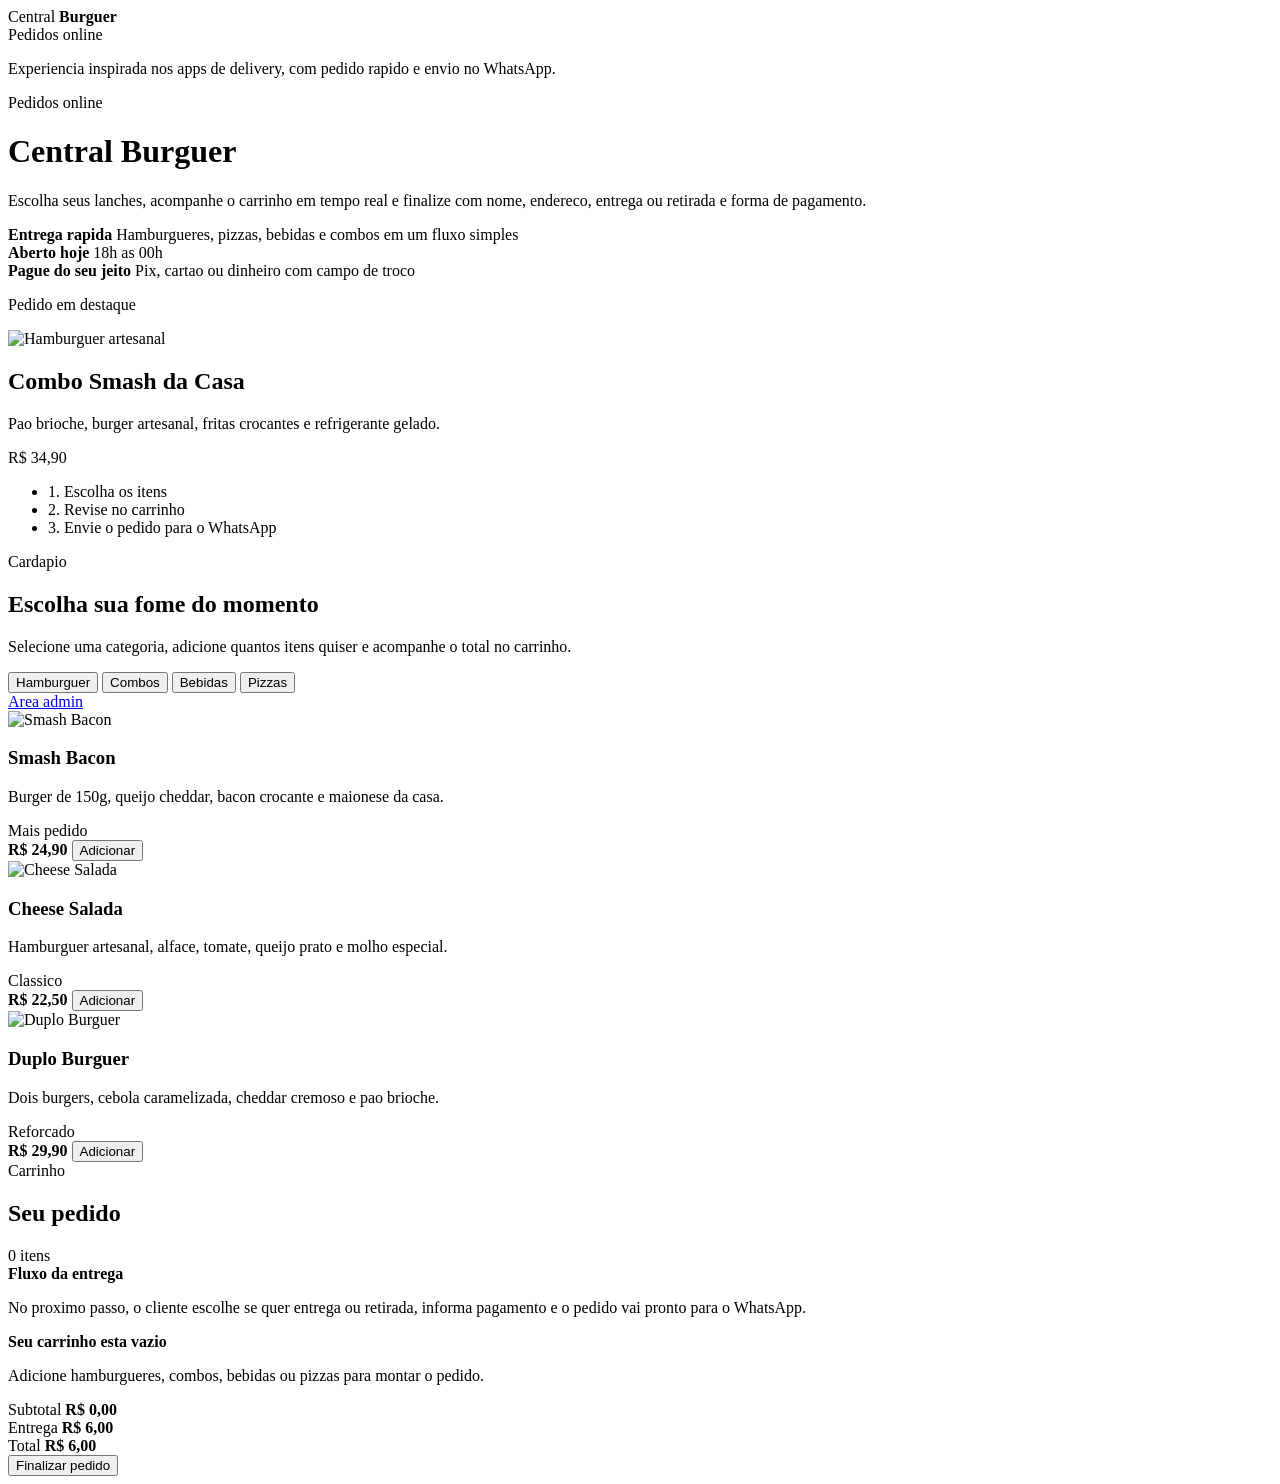
==== index.html @ f77dc744 "Add files via upload" ====
<!DOCTYPE html>
<html lang="pt-BR">
<head>
  <meta charset="UTF-8" />
  <meta name="viewport" content="width=device-width, initial-scale=1.0" />
  <title>Central Burguer</title>
  <link rel="stylesheet" href="style/style.css?v=2" />
</head>
<body>
  <div class="page-shell">
    <header class="hero">
      <div class="hero__overlay"></div>
      <div class="hero__content">
        <div class="hero__copy">
          <div class="brand-badge brand-badge--hero" aria-label="Logo Central Burguer">
            <div class="brand-badge__mark">
              <span>Central</span>
              <strong>Burguer</strong>
            </div>
            <div class="brand-badge__meta">
              <span class="tag">Pedidos online</span>
              <p>Experiencia inspirada nos apps de delivery, com pedido rapido e envio no WhatsApp.</p>
            </div>
          </div>
          <span class="tag">Pedidos online</span>
          <h1>Central Burguer</h1>
          <p>Escolha seus lanches, acompanhe o carrinho em tempo real e finalize com nome, endereco, entrega ou retirada e forma de pagamento.</p>
          <div class="hero__meta">
            <div>
              <strong>Entrega rapida</strong>
              <span>Hamburgueres, pizzas, bebidas e combos em um fluxo simples</span>
            </div>
            <div>
              <strong>Aberto hoje</strong>
              <span>18h as 00h</span>
            </div>
            <div>
              <strong>Pague do seu jeito</strong>
              <span>Pix, cartao ou dinheiro com campo de troco</span>
            </div>
          </div>
        </div>
        <div class="hero__card">
          <p class="hero__card-label">Pedido em destaque</p>
          <img src="assets/hamb-1.png" alt="Hamburguer artesanal" class="hero__image" />
          <h2>Combo Smash da Casa</h2>
          <p>Pao brioche, burger artesanal, fritas crocantes e refrigerante gelado.</p>
          <span class="hero__price">R$ 34,90</span>
          <ul class="hero__steps" aria-label="Etapas do pedido">
            <li>1. Escolha os itens</li>
            <li>2. Revise no carrinho</li>
            <li>3. Envie o pedido para o WhatsApp</li>
          </ul>
        </div>
      </div>
    </header>

    <main class="layout">
      <section class="menu-panel">
        <div class="section-heading">
          <div>
            <span class="eyebrow">Cardapio</span>
            <h2>Escolha sua fome do momento</h2>
          </div>
          <p>Selecione uma categoria, adicione quantos itens quiser e acompanhe o total no carrinho.</p>
        </div>

        <div class="menu-toolbar">
          <nav class="category-tabs" id="category-tabs" aria-label="Categorias do cardapio"></nav>
          <a class="secondary-button" href="admin.html">Area admin</a>
        </div>
        <div class="menu-grid" id="menu-grid"></div>
      </section>

      <aside class="cart-panel">
        <div class="cart-panel__header">
          <div>
            <span class="eyebrow">Carrinho</span>
            <h2>Seu pedido</h2>
          </div>
          <span class="cart-badge" id="cart-count">0 itens</span>
        </div>

        <div class="cart-flow-note">
          <strong>Fluxo da entrega</strong>
          <p>No proximo passo, o cliente escolhe se quer entrega ou retirada, informa pagamento e o pedido vai pronto para o WhatsApp.</p>
        </div>

        <div class="cart-items" id="cart-items">
          <div class="empty-cart">
            <strong>Seu carrinho esta vazio</strong>
            <p>Adicione hamburgueres, combos, bebidas ou pizzas para montar o pedido.</p>
          </div>
        </div>

        <div class="cart-summary">
          <div class="summary-row">
            <span>Subtotal</span>
            <strong id="subtotal">R$ 0,00</strong>
          </div>
          <div class="summary-row">
            <span>Entrega</span>
            <strong id="delivery">R$ 6,00</strong>
          </div>
          <div class="summary-row summary-row--total">
            <span>Total</span>
            <strong id="total">R$ 6,00</strong>
          </div>
          <button class="checkout-button" id="checkout-button" type="button">Finalizar pedido</button>
        </div>
      </aside>
    </main>
  </div>

  <script src="menu-data.js"></script>
  <script src="app.js"></script>
</body>
</html>
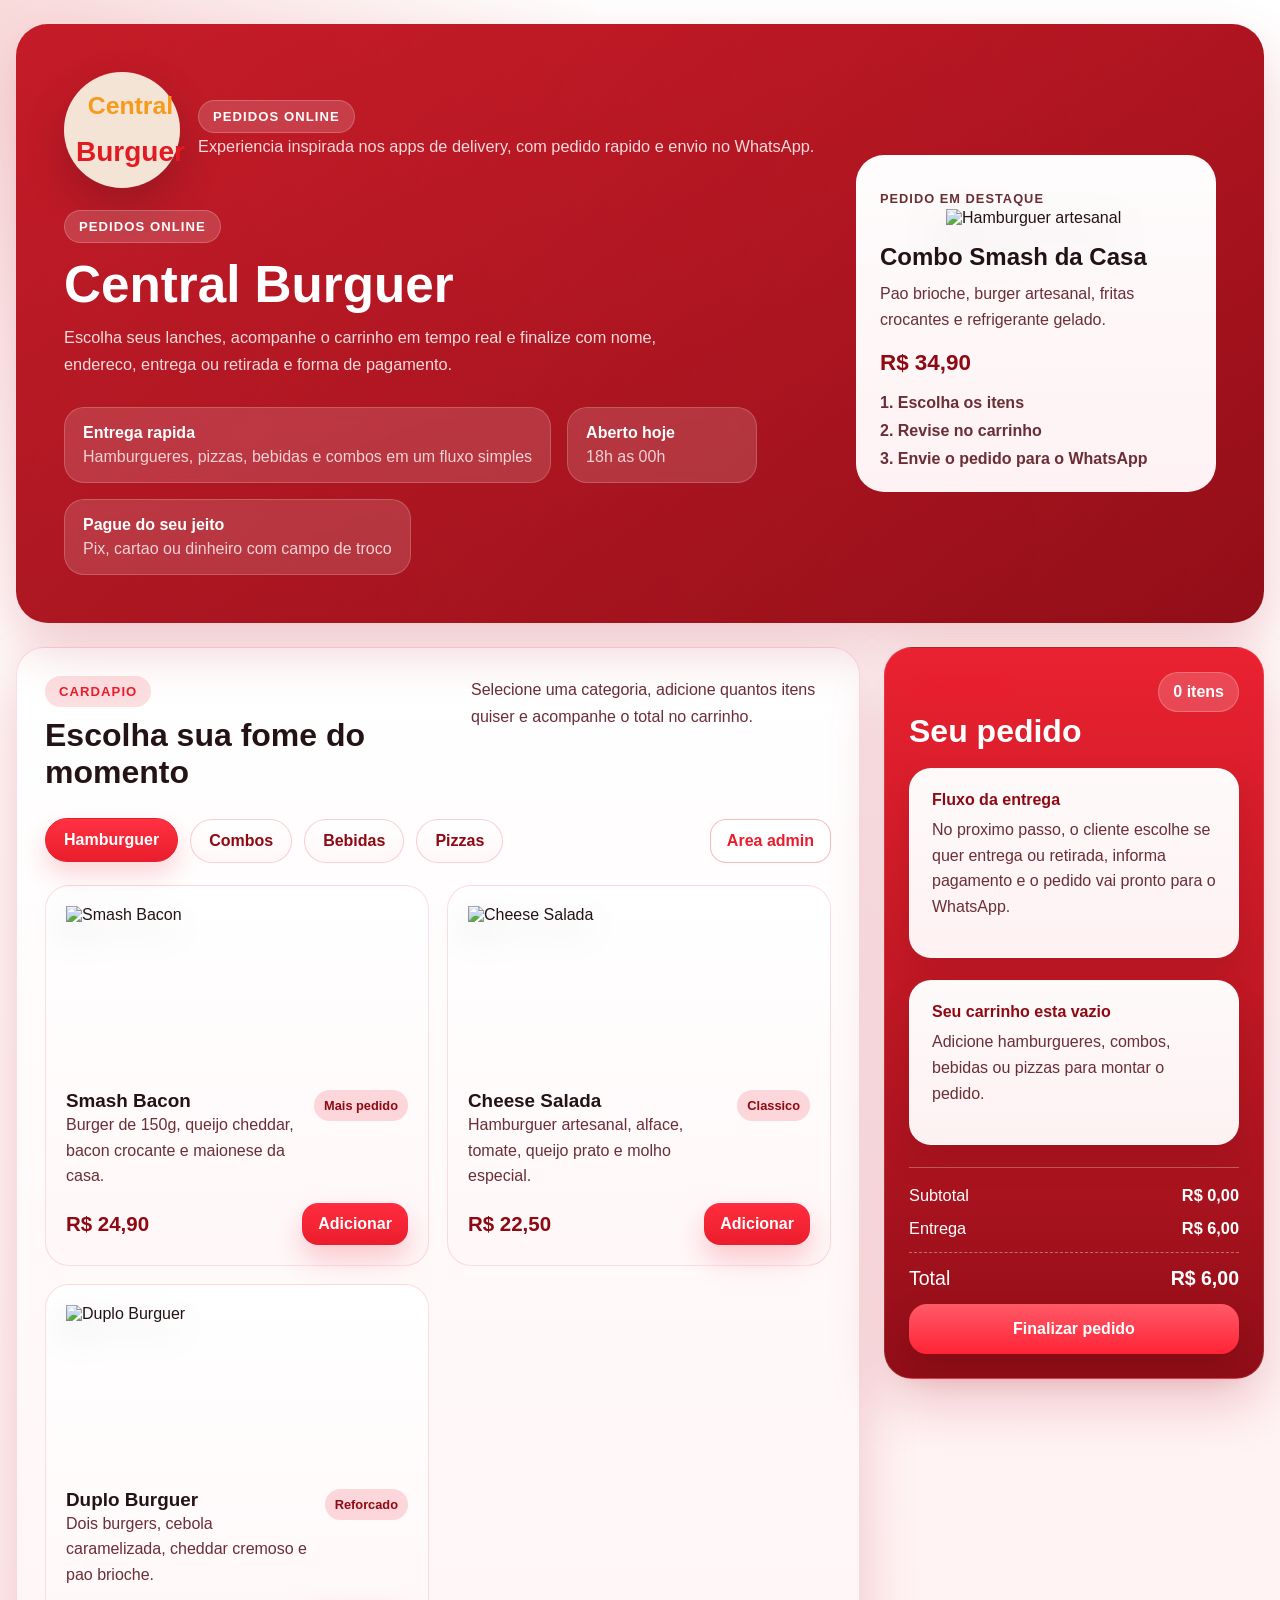
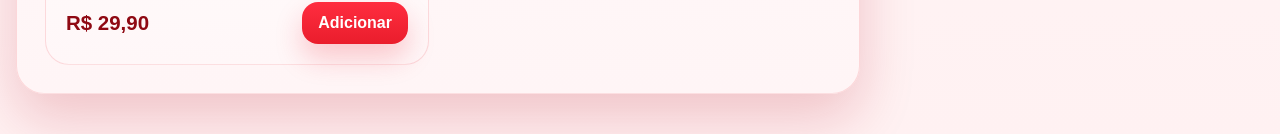
==== commit e97170c0: "Add files via upload" ====
--- a/index.html
+++ b/index.html
@@ -4,7 +4,7 @@
   <meta charset="UTF-8" />
   <meta name="viewport" content="width=device-width, initial-scale=1.0" />
   <title>Central Burguer</title>
-  <link rel="stylesheet" href="style/style.css?v=2" />
+  <link rel="stylesheet" href="style.css" />
 </head>
 <body>
   <div class="page-shell">
@@ -118,3 +118,5 @@
 </html>
 
 
+
+
--- a/style.css
+++ b/style.css
@@ -0,0 +1,894 @@
+:root {
+  --bg: #fffafa;
+  --surface: #ffffff;
+  --surface-strong: #ffffff;
+  --text: #241314;
+  --muted: #6a2e35;
+  --brand: #ea1d2c;
+  --brand-dark: #8f0913;
+  --accent: #ffb200;
+  --line: rgba(234, 29, 44, 0.2);
+  --shadow: 0 24px 55px rgba(180, 12, 28, 0.2);
+}
+
+* {
+  box-sizing: border-box;
+}
+
+body {
+  margin: 0;
+  min-height: 100vh;
+  font-family: "Segoe UI", Tahoma, Geneva, Verdana, sans-serif;
+  color: var(--text);
+  background:
+    radial-gradient(circle at top left, rgba(216, 25, 32, 0.16), transparent 28%),
+    linear-gradient(180deg, #ffffff 0%, #fff1f2 100%);
+}
+
+img {
+  max-width: 100%;
+  display: block;
+}
+
+button,
+a,
+input,
+select {
+  font: inherit;
+}
+
+input,
+select {
+  width: 100%;
+  border: 1px solid var(--line);
+  border-radius: 16px;
+  padding: 14px 16px;
+  background: #ffffff;
+  color: var(--text);
+}
+
+input:focus,
+select:focus {
+  outline: 2px solid rgba(234, 29, 44, 0.18);
+  border-color: rgba(234, 29, 44, 0.35);
+}
+
+.page-shell {
+  width: min(1280px, calc(100% - 32px));
+  margin: 24px auto 40px;
+}
+
+.brand-badge {
+  display: inline-flex;
+  align-items: center;
+  gap: 18px;
+  margin-bottom: 22px;
+}
+
+.brand-badge__mark {
+  width: 116px;
+  height: 116px;
+  flex-shrink: 0;
+  display: grid;
+  place-items: center;
+  padding: 12px;
+  border-radius: 50%;
+  background: #f4e4d5;
+  box-shadow: 0 18px 40px rgba(35, 12, 16, 0.22);
+  text-align: center;
+  line-height: 0.92;
+}
+
+.brand-badge__mark span,
+.brand-badge__mark strong {
+  display: block;
+}
+
+.brand-badge__mark span {
+  color: #f59a1b;
+  font-size: 1.55rem;
+  font-weight: 900;
+}
+
+.brand-badge__mark strong {
+  color: #e21b23;
+  font-size: 1.75rem;
+  font-weight: 900;
+}
+
+.brand-badge__meta p {
+  margin: 10px 0 0;
+  max-width: 280px;
+  color: rgba(255, 245, 246, 0.84);
+  line-height: 1.5;
+}
+
+.brand-badge--checkout {
+  margin-bottom: 14px;
+}
+
+.brand-badge--checkout .brand-badge__mark {
+  width: 96px;
+  height: 96px;
+  box-shadow: none;
+}
+
+.hero {
+  position: relative;
+  overflow: hidden;
+  border-radius: 32px;
+  background:
+    linear-gradient(135deg, rgba(234, 29, 44, 0.98), rgba(143, 9, 19, 0.98)),
+    url("../assets/bg.png") center/cover;
+  box-shadow: var(--shadow);
+}
+
+.hero__overlay {
+  position: absolute;
+  inset: 0;
+  background: linear-gradient(90deg, rgba(0, 0, 0, 0.16), transparent);
+  pointer-events: none;
+}
+
+.hero__content {
+  position: relative;
+  display: grid;
+  grid-template-columns: minmax(0, 1.4fr) minmax(280px, 360px);
+  gap: 24px;
+  padding: 48px;
+  align-items: center;
+}
+
+.tag,
+.eyebrow {
+  display: inline-flex;
+  align-items: center;
+  gap: 8px;
+  padding: 8px 14px;
+  border-radius: 999px;
+  font-size: 0.82rem;
+  font-weight: 700;
+  text-transform: uppercase;
+  letter-spacing: 0.08em;
+}
+
+.tag {
+  background: rgba(255, 255, 255, 0.16);
+  color: #fff;
+  border: 1px solid rgba(255, 255, 255, 0.2);
+}
+
+.eyebrow {
+  background: rgba(234, 29, 44, 0.14);
+  color: var(--brand);
+}
+
+.hero__copy h1 {
+  margin: 18px 0 14px;
+  font-size: clamp(2.4rem, 4vw, 4.6rem);
+  line-height: 0.95;
+  color: #fff;
+}
+
+.hero__copy p {
+  max-width: 620px;
+  margin: 0;
+  color: rgba(255, 245, 246, 0.88);
+  font-size: 1.02rem;
+  line-height: 1.7;
+}
+
+.hero__meta {
+  display: flex;
+  flex-wrap: wrap;
+  gap: 16px;
+  margin-top: 28px;
+}
+
+.hero__meta div {
+  min-width: 190px;
+  padding: 16px 18px;
+  border-radius: 20px;
+  background: rgba(255, 255, 255, 0.14);
+  border: 1px solid rgba(255, 255, 255, 0.18);
+  backdrop-filter: blur(6px);
+}
+
+.hero__meta strong,
+.hero__meta span {
+  display: block;
+}
+
+.hero__meta strong {
+  color: #fff;
+  margin-bottom: 6px;
+}
+
+.hero__meta span {
+  color: rgba(255, 245, 246, 0.82);
+}
+
+.hero__card {
+  padding: 24px;
+  border-radius: 28px;
+  background: linear-gradient(180deg, rgba(255, 255, 255, 0.99), rgba(255, 244, 246, 0.99));
+  color: var(--text);
+}
+
+.hero__card-label {
+  margin: 0 0 10px;
+  color: var(--brand);
+  font-weight: 700;
+  text-transform: uppercase;
+  letter-spacing: 0.08em;
+  font-size: 0.8rem;
+}
+
+.hero__image {
+  width: 180px;
+  margin: 0 auto 16px;
+  filter: drop-shadow(0 18px 24px rgba(0, 0, 0, 0.18));
+}
+
+.hero__card h2,
+.hero__card p,
+.hero__price {
+  margin: 0;
+}
+
+.hero__card h2 {
+  font-size: 1.5rem;
+}
+
+.hero__card p {
+  margin-top: 10px;
+  color: var(--muted);
+  line-height: 1.6;
+}
+
+.hero__price {
+  display: inline-block;
+  margin-top: 18px;
+  color: var(--brand-dark);
+  font-size: 1.4rem;
+  font-weight: 800;
+}
+
+.hero__steps {
+  margin: 18px 0 0;
+  padding: 0;
+  list-style: none;
+  display: grid;
+  gap: 10px;
+  color: var(--muted);
+  font-weight: 700;
+}
+
+.layout,
+.checkout-layout,
+.admin-layout {
+  display: grid;
+  grid-template-columns: minmax(0, 1.8fr) minmax(320px, 380px);
+  gap: 24px;
+  margin-top: 24px;
+  align-items: start;
+}
+
+.admin-layout {
+  grid-template-columns: minmax(0, 1.2fr) minmax(320px, 0.8fr);
+}
+
+.menu-panel,
+.cart-panel,
+.checkout-main {
+  background: linear-gradient(180deg, rgba(255, 255, 255, 1), rgba(255, 245, 246, 1));
+  border: 1px solid rgba(234, 29, 44, 0.14);
+  border-radius: 28px;
+  box-shadow: var(--shadow);
+}
+
+.menu-panel,
+.checkout-main {
+  padding: 28px;
+}
+
+.cart-panel {
+  padding: 24px;
+  position: sticky;
+  top: 18px;
+  background: linear-gradient(180deg, rgba(234, 29, 44, 0.98), rgba(143, 9, 19, 0.98));
+  color: #fff;
+  border: 1px solid rgba(255, 255, 255, 0.12);
+}
+
+.section-heading,
+.cart-panel__header,
+.checkout-actions,
+.menu-toolbar {
+  display: flex;
+  justify-content: space-between;
+  gap: 16px;
+  align-items: flex-start;
+}
+
+.section-heading h1,
+.section-heading h2,
+.cart-panel__header h2 {
+  margin: 10px 0 0;
+  font-size: 2rem;
+  color: #fff;
+}
+
+.section-heading p {
+  max-width: 360px;
+  margin: 0;
+  color: var(--muted);
+  line-height: 1.7;
+}
+
+.category-tabs {
+  display: flex;
+  flex-wrap: wrap;
+  gap: 12px;
+  margin: 0;
+}
+
+.menu-toolbar {
+  margin: 28px 0 22px;
+}
+
+.category-tab {
+  border: 1px solid var(--line);
+  background: linear-gradient(180deg, #ffffff, #fff7f8);
+  color: var(--muted);
+  border-radius: 999px;
+  padding: 12px 18px;
+  cursor: pointer;
+  transition: 0.2s ease;
+  font-weight: 700;
+}
+
+.category-tab:hover,
+.category-tab.is-active {
+  background: linear-gradient(180deg, #ff3142, var(--brand));
+  color: #fff;
+  border-color: var(--brand);
+  box-shadow: 0 12px 24px rgba(234, 29, 44, 0.18);
+  transform: translateY(-1px);
+}
+
+.menu-grid {
+  display: grid;
+  grid-template-columns: repeat(2, minmax(0, 1fr));
+  gap: 18px;
+}
+
+.product-card {
+  display: flex;
+  flex-direction: column;
+  gap: 14px;
+  padding: 20px;
+  border-radius: 24px;
+  background: linear-gradient(180deg, #ffffff, #fff7f8);
+  border: 1px solid rgba(234, 29, 44, 0.14);
+}
+
+.product-card__image {
+  height: 170px;
+  object-fit: contain;
+  filter: drop-shadow(0 12px 18px rgba(0, 0, 0, 0.15));
+}
+
+.product-card__top {
+  display: flex;
+  align-items: flex-start;
+  justify-content: space-between;
+  gap: 12px;
+}
+
+.product-card h3,
+.product-card p,
+.product-card strong,
+.admin-item__description,
+.whatsapp-note p,
+.whatsapp-note strong {
+  margin: 0;
+}
+
+.product-card h3 {
+  font-size: 1.18rem;
+}
+
+.product-card p,
+.admin-item__description,
+.whatsapp-note p {
+  color: var(--muted);
+  line-height: 1.6;
+}
+
+.product-chip {
+  white-space: nowrap;
+  background: rgba(234, 29, 44, 0.16);
+  color: var(--brand-dark);
+  border-radius: 999px;
+  padding: 8px 10px;
+  font-size: 0.8rem;
+  font-weight: 700;
+}
+
+.product-card__footer {
+  margin-top: auto;
+  display: flex;
+  align-items: center;
+  justify-content: space-between;
+  gap: 12px;
+}
+
+.product-card strong {
+  font-size: 1.28rem;
+  color: var(--brand-dark);
+}
+
+.add-button,
+.quantity-button,
+.remove-button,
+.checkout-button,
+.secondary-button {
+  border: none;
+  cursor: pointer;
+  transition: 0.2s ease;
+  text-decoration: none;
+}
+
+.add-button,
+.checkout-button,
+.secondary-button {
+  padding: 12px 16px;
+  border-radius: 16px;
+  font-weight: 700;
+}
+
+.add-button,
+.checkout-button {
+  background: linear-gradient(180deg, #ff2d3f, var(--brand));
+  color: #fff;
+  box-shadow: 0 14px 28px rgba(234, 29, 44, 0.22);
+}
+
+.add-button:hover,
+.checkout-button:hover {
+  background: linear-gradient(180deg, #ff4152, var(--brand-dark));
+}
+
+.secondary-button {
+  background: #ffffff;
+  color: var(--brand);
+  border: 1px solid rgba(234, 29, 44, 0.3);
+}
+
+.secondary-button:hover {
+  background: rgba(234, 29, 44, 0.14);
+}
+
+.cart-badge {
+  padding: 10px 14px;
+  border-radius: 999px;
+  background: rgba(255, 255, 255, 0.18);
+  color: #fff;
+  border: 1px solid rgba(255, 255, 255, 0.22);
+  font-weight: 700;
+}
+
+.cart-items {
+  display: flex;
+  flex-direction: column;
+  gap: 14px;
+  margin: 22px 0;
+}
+
+.empty-cart,
+.whatsapp-note,
+.cart-flow-note {
+  padding: 22px;
+  border-radius: 22px;
+  background: rgba(234, 29, 44, 0.1);
+  color: var(--muted);
+}
+
+.whatsapp-note,
+.cart-flow-note {
+  margin-top: 20px;
+  border: 1px solid rgba(234, 29, 44, 0.18);
+}
+
+.empty-cart strong,
+.empty-cart p,
+.cart-flow-note strong,
+.cart-flow-note p,
+.whatsapp-note strong,
+.whatsapp-note p {
+  display: block;
+}
+
+.empty-cart p,
+.cart-flow-note p,
+.whatsapp-note p {
+  margin-top: 8px;
+  line-height: 1.6;
+}
+
+.cart-flow-note {
+  margin-top: 18px;
+  background: linear-gradient(180deg, rgba(234, 29, 44, 0.16), rgba(255, 255, 255, 1));
+}
+
+.cart-flow-note strong,
+.whatsapp-note strong {
+  color: var(--brand-dark);
+}
+
+.cart-item {
+  display: grid;
+  grid-template-columns: 72px minmax(0, 1fr);
+  gap: 14px;
+  padding: 16px;
+  border-radius: 22px;
+  background: linear-gradient(180deg, #ffffff, #fff7f8);
+  border: 1px solid rgba(234, 29, 44, 0.14);
+}
+
+.cart-item img {
+  width: 72px;
+  height: 72px;
+  object-fit: contain;
+}
+
+.cart-item__info {
+  display: flex;
+  flex-direction: column;
+  gap: 10px;
+}
+
+.cart-item__title,
+.cart-item__price {
+  display: flex;
+  justify-content: space-between;
+  gap: 12px;
+  align-items: flex-start;
+}
+
+.cart-item__title h3,
+.cart-item__title p,
+.cart-item__price strong {
+  margin: 0;
+}
+
+.cart-item__title p {
+  color: var(--muted);
+  font-size: 0.92rem;
+}
+
+.cart-controls {
+  display: flex;
+  align-items: center;
+  justify-content: space-between;
+  gap: 12px;
+}
+
+.quantity-control {
+  display: inline-flex;
+  align-items: center;
+  gap: 10px;
+  border: 1px solid var(--line);
+  border-radius: 999px;
+  padding: 6px;
+}
+
+.quantity-button,
+.remove-button {
+  background: #ffffff;
+}
+
+.quantity-button {
+  width: 34px;
+  height: 34px;
+  border-radius: 50%;
+  color: var(--brand-dark);
+  font-size: 1.1rem;
+}
+
+.quantity-button:hover,
+.remove-button:hover {
+  background: rgba(234, 29, 44, 0.12);
+}
+
+.remove-button {
+  color: var(--brand);
+  border-radius: 12px;
+  padding: 8px 12px;
+  font-weight: 700;
+}
+
+.cart-summary {
+  padding-top: 18px;
+  border-top: 1px solid rgba(255, 255, 255, 0.2);
+}
+
+.summary-row {
+  display: flex;
+  justify-content: space-between;
+  gap: 12px;
+  color: inherit;
+  margin-bottom: 14px;
+}
+
+.summary-row strong {
+  color: currentColor;
+}
+
+.summary-row--total {
+  margin-top: 4px;
+  padding-top: 14px;
+  border-top: 1px dashed rgba(255, 255, 255, 0.28);
+  font-size: 1.12rem;
+}
+
+.checkout-button {
+  width: 100%;
+  padding: 16px;
+  border-radius: 18px;
+  font-size: 1rem;
+  font-weight: 800;
+}
+
+.checkout-form {
+  margin-top: 28px;
+}
+
+.form-grid {
+  display: grid;
+  grid-template-columns: repeat(2, minmax(0, 1fr));
+  gap: 16px;
+}
+
+.form-field {
+  display: flex;
+  flex-direction: column;
+  gap: 8px;
+}
+
+.form-field span {
+  font-weight: 700;
+  color: var(--brand-dark);
+}
+
+.form-field--full {
+  grid-column: 1 / -1;
+}
+
+.choice-grid {
+  display: grid;
+  grid-template-columns: repeat(2, minmax(0, 1fr));
+  gap: 14px;
+}
+
+.choice-card {
+  position: relative;
+  display: flex;
+  flex-direction: column;
+  gap: 6px;
+  padding: 18px;
+  border-radius: 20px;
+  border: 1px solid var(--line);
+  background: linear-gradient(180deg, #ffffff, #fff7f8);
+  cursor: pointer;
+  transition: 0.2s ease;
+}
+
+.choice-card input {
+  position: absolute;
+  opacity: 0;
+  inset: 0;
+  cursor: pointer;
+}
+
+.choice-card strong,
+.choice-card small {
+  position: relative;
+  z-index: 1;
+}
+
+.choice-card strong {
+  font-size: 1rem;
+  color: var(--text);
+}
+
+.choice-card small {
+  color: var(--muted);
+}
+
+.choice-card--active {
+  border-color: rgba(234, 29, 44, 0.7);
+  box-shadow: inset 0 0 0 1px rgba(234, 29, 44, 0.35), 0 12px 24px rgba(234, 29, 44, 0.12);
+  background: linear-gradient(180deg, rgba(234, 29, 44, 0.16), rgba(255, 255, 255, 1));
+}
+
+.checkout-actions {
+  margin-top: 24px;
+}
+
+.admin-hint,
+.form-message {
+  margin: 16px 0 0;
+  color: var(--muted);
+}
+
+.form-message {
+  min-height: 24px;
+  color: var(--brand-dark);
+  font-weight: 700;
+}
+
+.hidden {
+  display: none;
+}
+
+.admin-panel {
+  align-self: start;
+}
+
+.checkout-page .page-shell,
+.checkout-page,
+.admin-page .page-shell,
+.admin-page {
+  margin-top: 0;
+}
+
+@media (max-width: 1080px) {
+  .layout,
+  .checkout-layout,
+  .admin-layout,
+  .hero__content,
+  .menu-grid {
+    grid-template-columns: 1fr;
+  }
+
+  .cart-panel {
+    position: static;
+  }
+
+  .section-heading,
+  .cart-panel__header,
+  .checkout-actions,
+  .menu-toolbar {
+    flex-direction: column;
+  }
+
+  .section-heading p {
+    max-width: none;
+  }
+}
+
+@media (max-width: 640px) {
+  .page-shell {
+    width: min(100% - 20px, 100%);
+    margin: 10px auto 24px;
+  }
+
+  .hero,
+  .menu-panel,
+  .cart-panel,
+  .checkout-main {
+    border-radius: 24px;
+  }
+
+  .hero__content,
+  .menu-panel,
+  .cart-panel,
+  .checkout-main {
+    padding: 20px;
+  }
+
+  .brand-badge {
+    flex-direction: column;
+    align-items: flex-start;
+  }
+
+  .brand-badge__mark {
+    width: 92px;
+    height: 92px;
+  }
+
+  .brand-badge__mark span {
+    font-size: 1.25rem;
+  }
+
+  .brand-badge__mark strong {
+    font-size: 1.45rem;
+  }
+
+  .hero__copy h1,
+  .section-heading h1,
+  .section-heading h2,
+  .cart-panel__header h2 {
+    font-size: 1.9rem;
+  }
+
+  .choice-grid,
+  .cart-item,
+  .form-grid {
+    grid-template-columns: 1fr;
+  }
+
+  .cart-item img {
+    width: 96px;
+    height: 96px;
+  }
+}
+
+
+
+
+
+
+.section-heading h1,
+.section-heading h2 {
+  color: var(--text);
+}
+
+.category-tab {
+  border: 1px solid rgba(234, 29, 44, 0.2);
+  color: var(--brand-dark);
+}
+
+.cart-panel .cart-flow-note,
+.cart-panel .empty-cart,
+.cart-panel .cart-item {
+  background: linear-gradient(180deg, rgba(255, 255, 255, 0.98), rgba(255, 246, 247, 0.98));
+  border: 1px solid rgba(255, 255, 255, 0.22);
+  color: var(--text);
+  box-shadow: 0 16px 30px rgba(90, 6, 14, 0.16);
+}
+
+.cart-panel .cart-flow-note strong,
+.cart-panel .empty-cart strong,
+.cart-panel .cart-item h3,
+.cart-panel .cart-item strong {
+  color: var(--brand-dark);
+}
+
+.cart-panel .cart-flow-note p,
+.cart-panel .empty-cart p,
+.cart-panel .cart-item p,
+.cart-panel .cart-item__title p {
+  color: #6a2e35;
+}
+
+.cart-panel .cart-summary {
+  border-top: 1px solid rgba(255, 255, 255, 0.3);
+}
+
+.cart-panel .summary-row {
+  color: #fff;
+  font-size: 1.02rem;
+}
+
+.cart-panel .summary-row strong {
+  color: #fff;
+  font-weight: 800;
+}
+
+.cart-panel .summary-row--total {
+  border-top: 1px dashed rgba(255, 255, 255, 0.38);
+  font-size: 1.22rem;
+}
+
+.cart-panel .checkout-button {
+  background: linear-gradient(180deg, #ff5a68, #ff2436);
+  box-shadow: 0 16px 30px rgba(88, 5, 13, 0.26);
+}
+
+.cart-panel .checkout-button:hover {
+  background: linear-gradient(180deg, #ff6d79, #ff3142);
+}
+
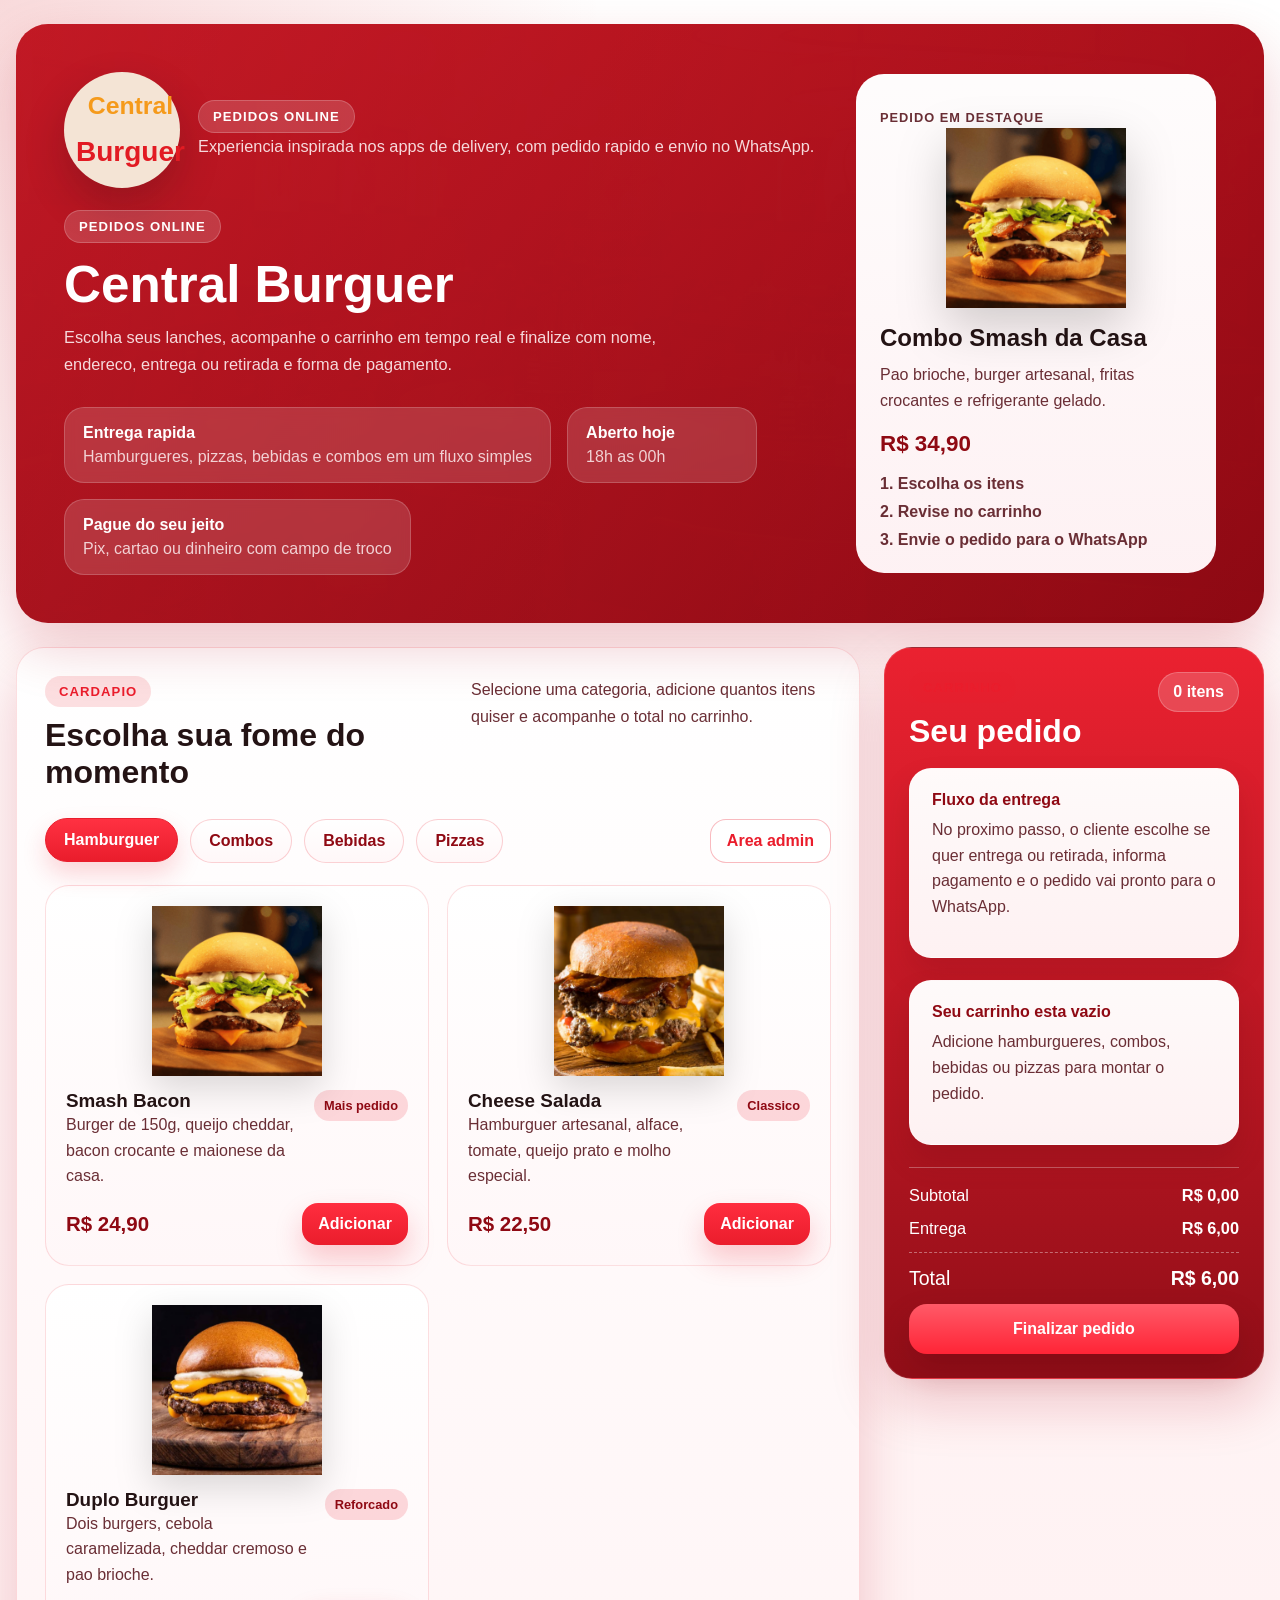
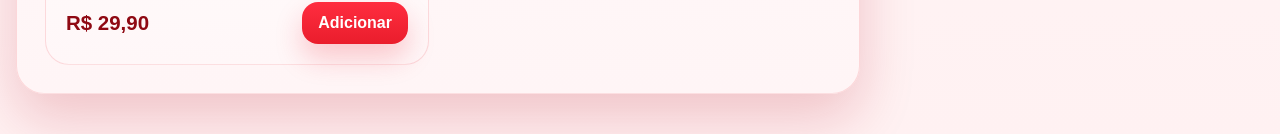
==== commit 86b99280: "Add files via upload" ====
--- a/index.html
+++ b/index.html
@@ -42,7 +42,7 @@
         </div>
         <div class="hero__card">
           <p class="hero__card-label">Pedido em destaque</p>
-          <img src="assets/hamb-1.png" alt="Hamburguer artesanal" class="hero__image" />
+          <img src="hamb-1.png" alt="Hamburguer artesanal" class="hero__image" />
           <h2>Combo Smash da Casa</h2>
           <p>Pao brioche, burger artesanal, fritas crocantes e refrigerante gelado.</p>
           <span class="hero__price">R$ 34,90</span>
@@ -120,3 +120,4 @@
 
 
 
+
--- a/style.css
+++ b/style.css
@@ -119,7 +119,7 @@
   border-radius: 32px;
   background:
     linear-gradient(135deg, rgba(234, 29, 44, 0.98), rgba(143, 9, 19, 0.98)),
-    url("../assets/bg.png") center/cover;
+    url("bg.png") center/cover;
   box-shadow: var(--shadow);
 }
 
@@ -892,3 +892,4 @@
   background: linear-gradient(180deg, #ff6d79, #ff3142);
 }
 
+
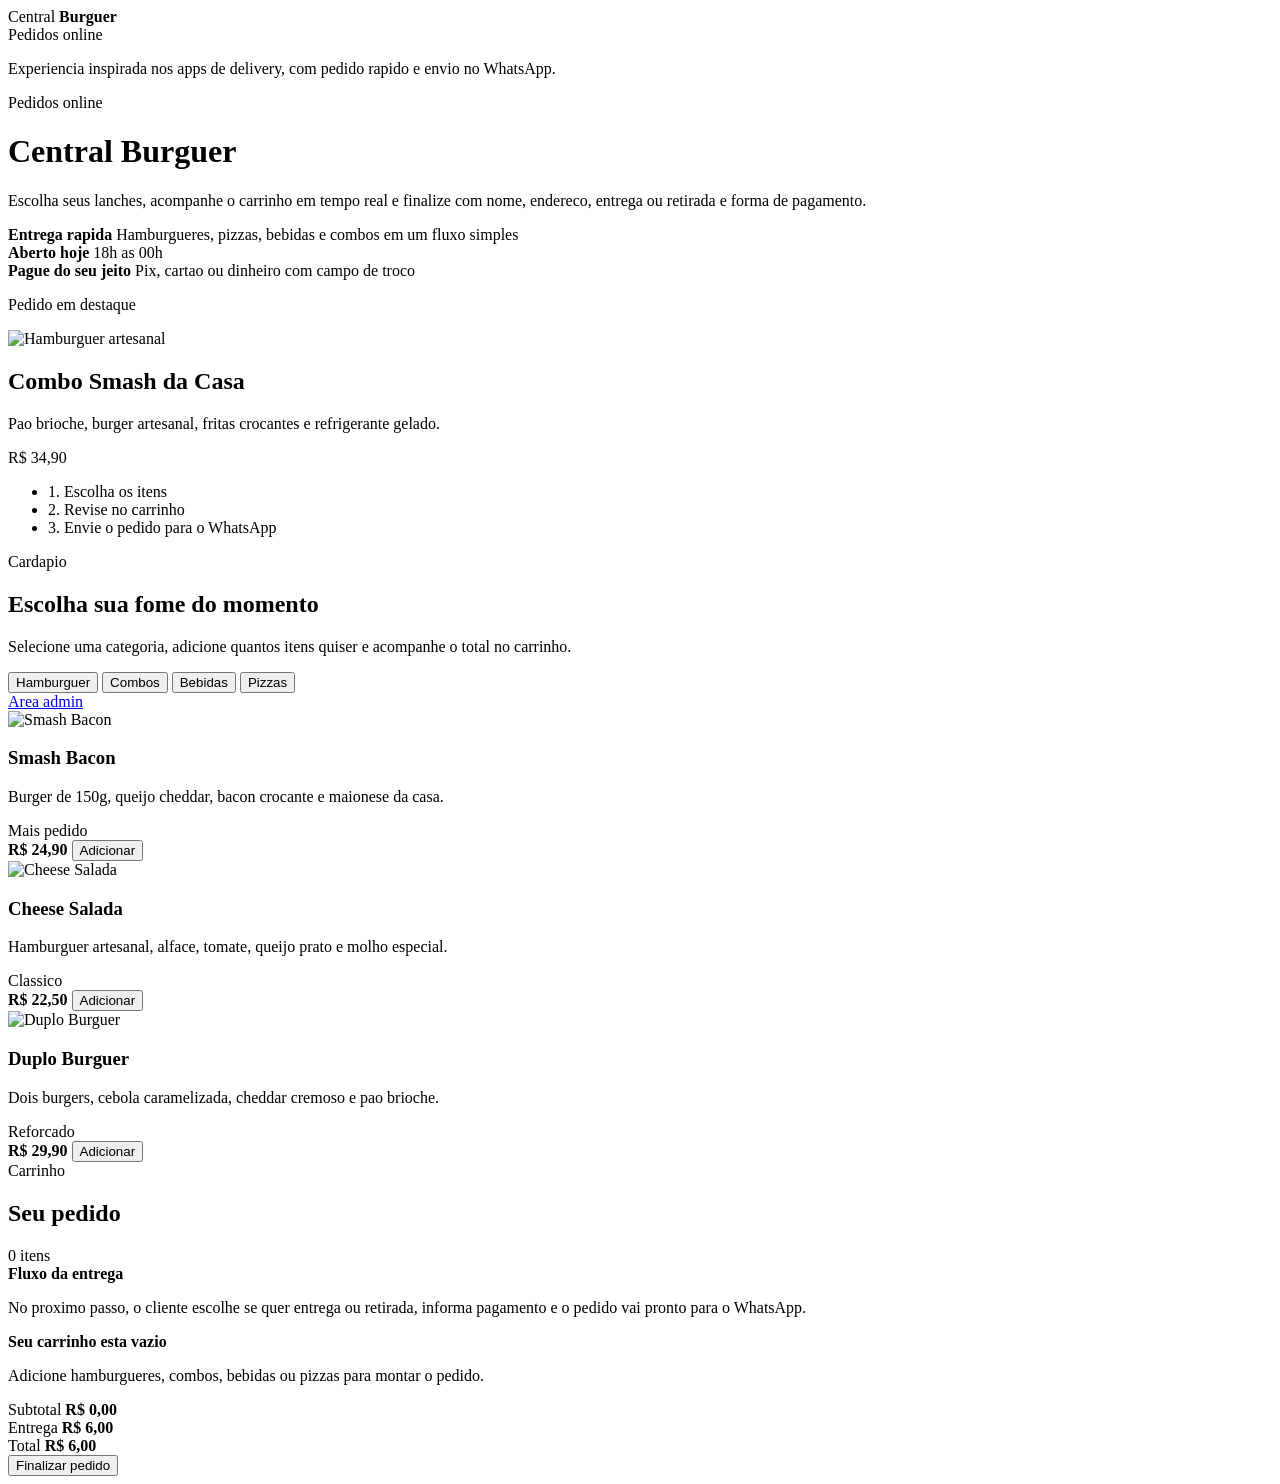
==== commit 97dd4076: "Add files via upload" ====
--- a/index.html
+++ b/index.html
@@ -4,7 +4,7 @@
   <meta charset="UTF-8" />
   <meta name="viewport" content="width=device-width, initial-scale=1.0" />
   <title>Central Burguer</title>
-  <link rel="stylesheet" href="style.css" />
+  <link rel="stylesheet" href="style/style.css" />
 </head>
 <body>
   <div class="page-shell">
@@ -42,7 +42,7 @@
         </div>
         <div class="hero__card">
           <p class="hero__card-label">Pedido em destaque</p>
-          <img src="hamb-1.png" alt="Hamburguer artesanal" class="hero__image" />
+          <img src="assets/hamb-1.png" alt="Hamburguer artesanal" class="hero__image" />
           <h2>Combo Smash da Casa</h2>
           <p>Pao brioche, burger artesanal, fritas crocantes e refrigerante gelado.</p>
           <span class="hero__price">R$ 34,90</span>
@@ -121,3 +121,4 @@
 
 
 
+
